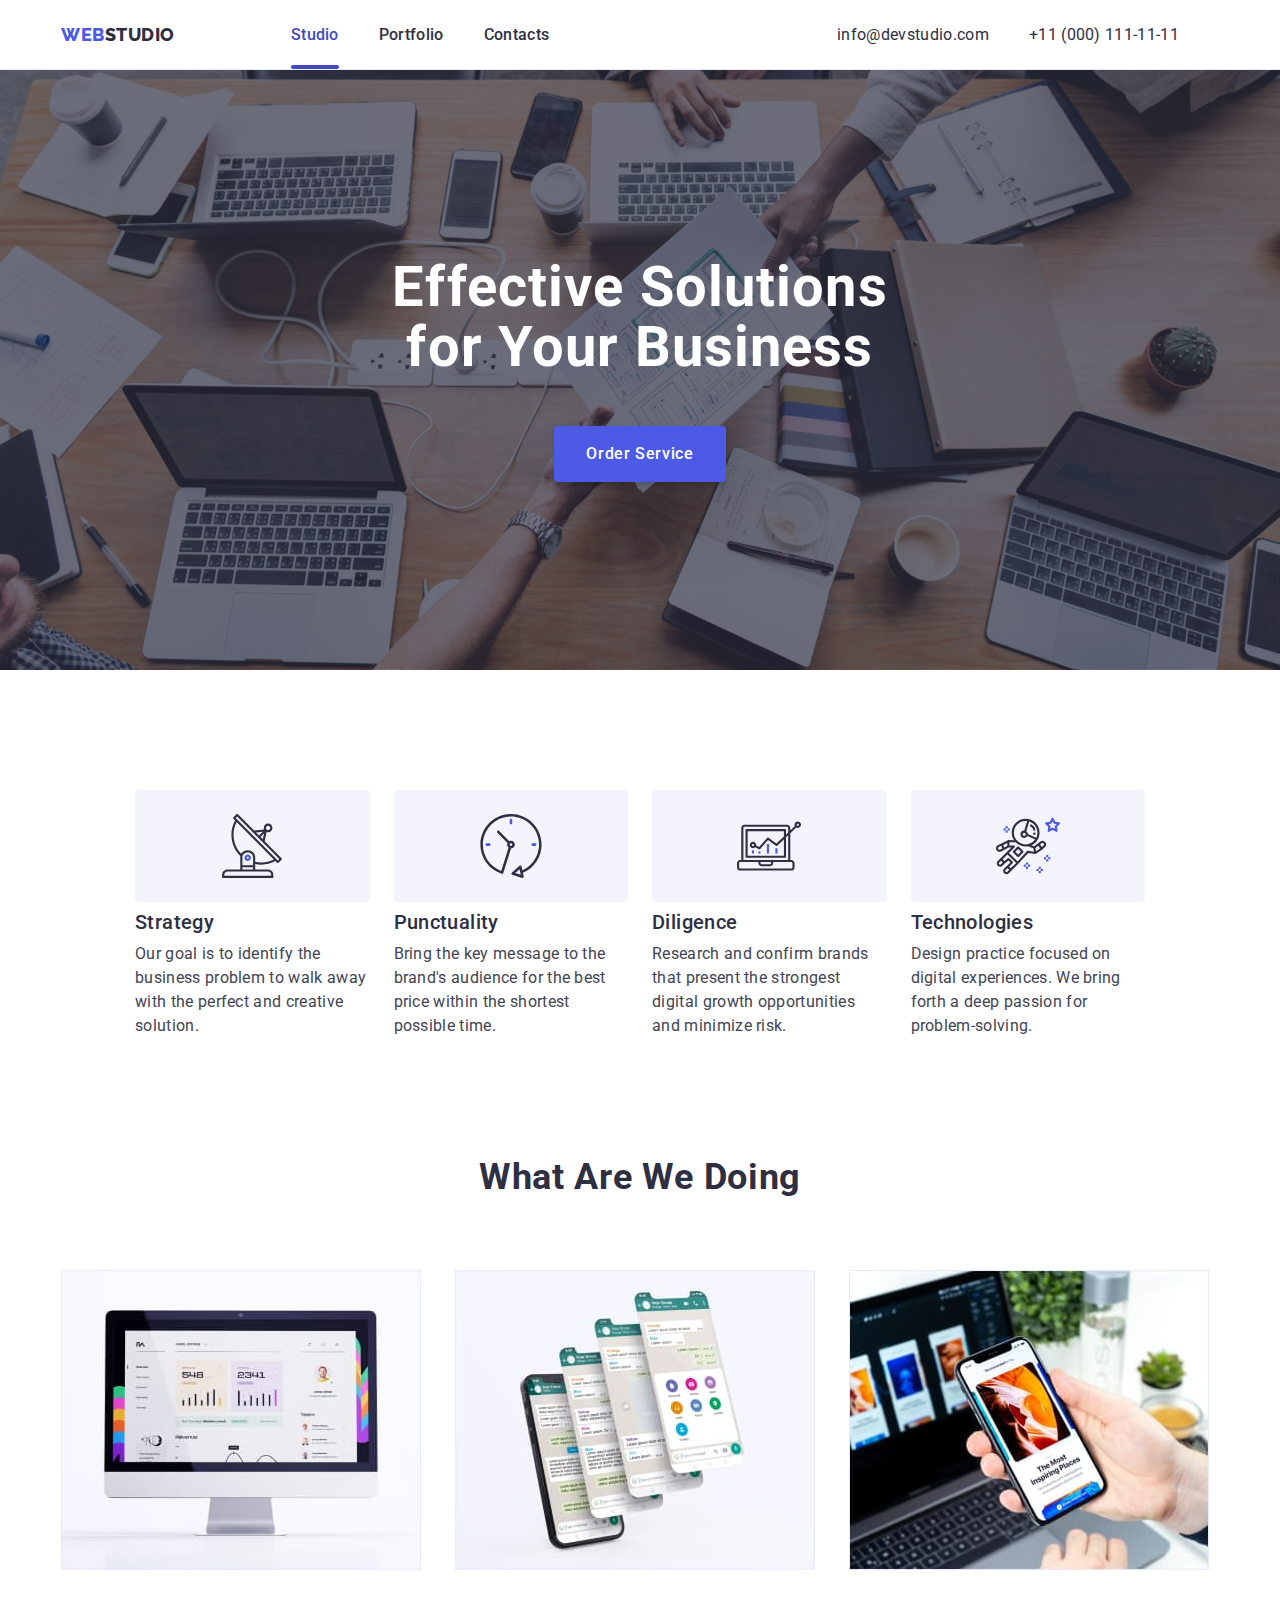
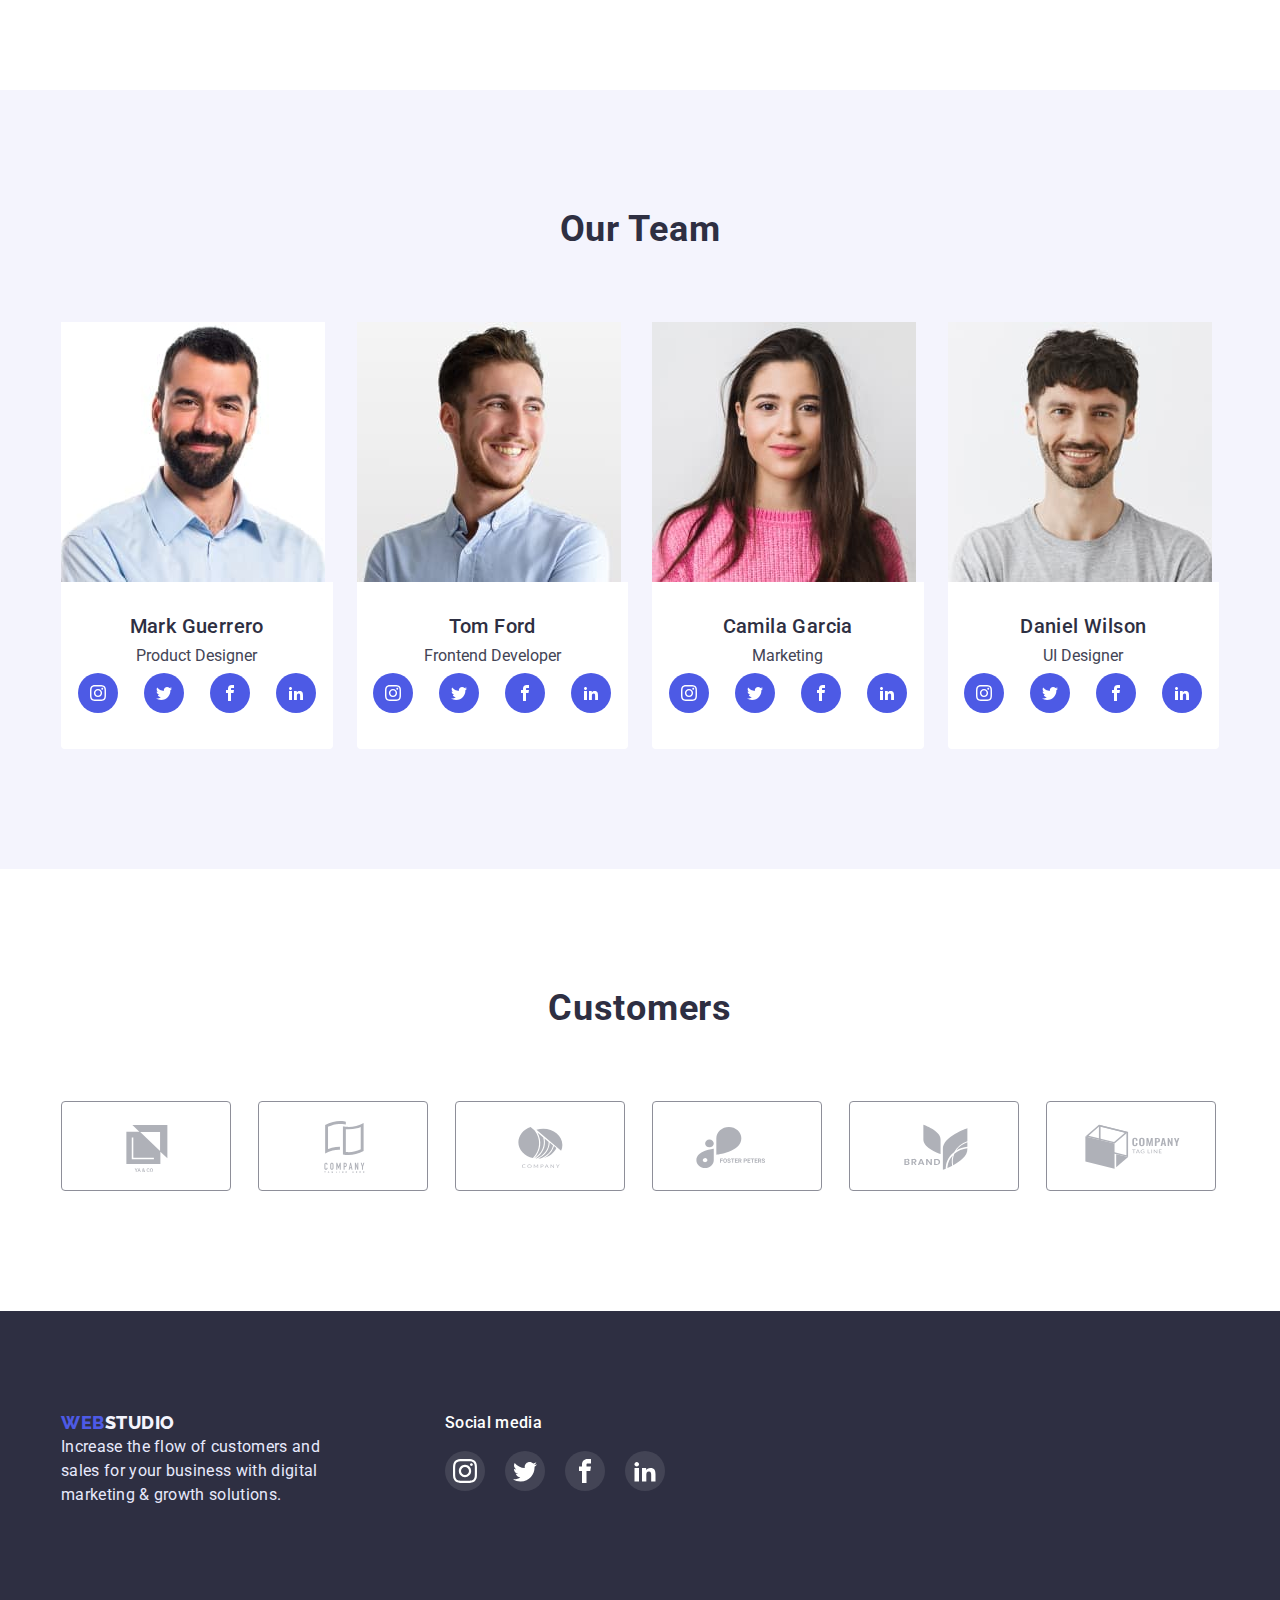
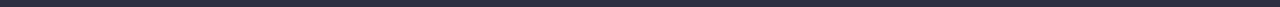
==== index.html @ d7ad2e45 "Initial commit" ====
<!DOCTYPE html>
<html lang="en">
<head>
    <meta charset="UTF-8">
    <meta http-equiv="X-UA-Compatible" content="IE=edge">
    <meta name="viewport" content="width=device-width, initial-scale=1.0">
    <title>WebStudio</title>
    <link rel="preconnect" href="https://fonts.googleapis.com">
    <link rel="preconnect" href="https://fonts.gstatic.com" crossorigin>
    <link href="https://fonts.googleapis.com/css2?family=Raleway:wght@800&family=Roboto:wght@400;500;700;900&display=swap" rel="stylesheet">

    <link rel="stylesheet" href="https://cdnjs.cloudflare.com/ajax/libs/modern-normalize/1.1.0/modern-normalize.min.css" integrity="sha512-wpPYUAdjBVSE4KJnH1VR1HeZfpl1ub8YT/NKx4PuQ5NmX2tKuGu6U/JRp5y+Y8XG2tV+wKQpNHVUX03MfMFn9Q==" crossorigin="anonymous" referrerpolicy="no-referrer" />
<link rel="stylesheet" href="./css/styles.css">
</head>
<body>
    <!--Head-->
    <header class="header">
            <div class="container"><div class="header-justify">
        <nav class="header-nav">
            <a class="first-logo"
            href="./index.html">Web<span class="second-logo link">Studio</span></a>
            <ul class="list nav-list">
                <li class="header-item"><a href="./index.html" class="header-link  current">Studio</a></li>
                <li class="header-item"><a href="./portfolio.html" class="header-link link active">Portfolio</a></li>
                <li class="header-item"><a href="#" class="header-link link active">Contacts</a></li>
            </ul>
            
        </nav>
        <address class="contact-list">
             <ul class="contact-list list">
                <li class="contact-item"><a class="contact-mail link active"
                    href="mailto:info@devstudio.com">info@devstudio.com</a>
                <li class="contact-item"><a class="contact-mail link active"
                    href="tel:+110001111111">+11 (000) 111-11-11</a>
                </li>
            </ul>
        </address>
        </div>
        </div>
    </header>
    <!--Main-->
    <main>
    <!--Hero-->
    <!--Section 1-->
        <section class="hero">
            <div class="container">
            <h1 class="hero-title">Effective Solutions for Your Business</h1>
            <button type="button" class="button-hero" data-modal-open>Order Service</button>
            </div>
        </section>
        <!--/Section 1-->
       <!--Section 2-->
       <section class="section features-section">
        <h2 class="visually-hidden">Adantages</h2>
        <div class="container">
        <ul class="features-list">
        <li class="features-item item">
            <div class="item-box">
                <svg class="features-list-icon" width="64" height="64">
                    <use href="./images/sprite-3.svg#antenna"></use>
                </svg>
            </div>
        <h3 class="features-title">Strategy</h3>
       <p class="features-desc"> Our goal is to identify the business
        problem to walk away with the perfect and creative solution.</p>
        </li>
        <li class="features-item item">
            <div class="item-box">
                <svg class="features-list-icon" width="64" height="64">
                    <use href="./images/sprite-3.svg#clock"></use>
                </svg>
            </div>
        <h3 class="features-title">Punctuality</h3>
        <p class="features-desc">Bring the key message to the brand's audience for the best price within the shortest possible time.</p>
        </li>
        <li class="features-item item">
            <div class="item-box">
                <svg class="features-list-icon" width="64" height="64">
                    <use href="./images/sprite-3.svg#diagram"></use>
                </svg>
            </div>
        <h3 class="features-title">Diligence</h3>
        <p class="features-desc">Research and confirm brands that present the strongest digital growth opportunities and minimize risk.</p>
        </li>
        <li class="features-item item">
            <div class="item-box">
                <svg class="features-list-icon" width="64" height="64">
                    <use href="./images/sprite-3.svg#astronaut"></use>
                </svg>
            </div>
        <h3 class="features-title">Technologies</h3>
        <p class="features-desc">Design practice focused on digital experiences. We bring forth a deep passion for problem-solving.</p>
        </li>
        </ul>
        </div>
    </section>
    <!--/Section 2-->
<!--Section 3-->
<section class="abilities-section">
    <div class="container">
<h2 class="headline">What Are We Doing </h2>
<ul class="abilities-set">
    <li class="card-item"><img src="./images/rectangle-computer.jpg" width="360" alt="Computer"></li>
    <li class="card-item"><img src="./images/rectangle-screens.jpg" width="360" alt="Screens"></li>
    <li class="card-item"><img src="./images/rectangle-phone.jpg" width="360" alt="Phone and computer"></li>
</ul>
</div>
</section>
<!--/Section 3-->
<!--Section 4-->
<section class="team-section">
    <div class="container">
<h2 class="header-team">Our Team</h2>
<ul class="list team-list">
<li class="item"><img src="./images/new.jpg" width="264" alt="Man">
    <div class="team-descr">
    <h3 class="about-title">Mark Guerrero</h3>
    <p class="about-subtitle">Product Designer</p>
    <ul class="social-list list">
        <li class="social-list-item">
        <a href="" class="social-list-link">
            <svg class="social-list-icon" width="16" height="16">
            <use href="./images/sprite-3.svg#instagram"></use>
            </svg>
            </a>
            </li>
            <li class="social-list-item">
            <a href="" class="social-list-link">
                <svg class="social-list-icon" width="16" height="16">
                <use href="./images/sprite-3.svg#twitter"></use>
                </svg>
                </a>
            </li>
                <li class="social-list-item">
                <a href="" class="social-list-link">
                    <svg class="social-list-icon" width="16" height="16">
                    <use href="./images/sprite-3.svg#facebook"></use>
                    </svg>
                    </a>
                </li>
                    <li class="social-list-item">
                    <a href="" class="social-list-link">
                        <svg class="social-list-icon" width="16" height="16">
                        <use href="./images/sprite-3.svg#linkedin"></use>
                        </svg>
                        </a>
            </li>
            </ul>
    </div>
</li>
<li class="item"><img src="./images/new1.jpg" width="264" alt="Man">
    <div class="team-descr">
    <h3 class="about-title">Tom Ford</h3>
    <p class="about-subtitle">Frontend Developer</p>
    <ul class="social-list list">
        <li class="social-list-item">
        <a href="" class="social-list-link">
            <svg class="social-list-icon" width="16" height="16">
            <use href="./images/sprite-3.svg#instagram"></use>
            </svg>
        </a>
        </li>
        <li class="social-list-item">
            <a href="" class="social-list-link">
                <svg class="social-list-icon" width="16" height="16">
                <use href="./images/sprite-3.svg#twitter"></use>
                </svg>
                </a>
                </li>
                <li class="social-list-item">
                <a href="" class="social-list-link">
                    <svg class="social-list-icon" width="16" height="16">
                    <use href="./images/sprite-3.svg#facebook"></use>
                    </svg>
                    </a>
                    </li>
                    <li class="social-list-item">
                    <a href="" class="social-list-link">
                        <svg class="social-list-icon" width="16" height="16">
                        <use href="./images/sprite-3.svg#linkedin"></use>
                        </svg>
                        </a>
            </li>
            </ul>
    </div>
</li>
<li class="item"><img src="./images/new2.jpg" width="264" alt="Woman">
    <div class="team-descr">
    <h3 class="about-title">Camila Garcia</h3>
    <p class="about-subtitle">Marketing</p>
    <ul class="social-list list">
        <li class="social-list-item">
        <a href="" class="social-list-link">
            <svg class="social-list-icon" width="16" height="16">
            <use href="./images/sprite-3.svg#instagram"></use>
            </svg>
            </a>
            </li>
            <li class="social-list-item">
            <a href="" class="social-list-link">
                <svg class="social-list-icon" width="16" height="16">
                <use href="./images/sprite-3.svg#twitter"></use>
                </svg>
                </a>
                </li>
                <li class="social-list-item">
                <a href="" class="social-list-link">
                    <svg class="social-list-icon" width="16" height="16">
                    <use href="./images/sprite-3.svg#facebook"></use>
                    </svg>
                    </a>
                    </li>
                    <li class="social-list-item">
                    <a href="" class="social-list-link">
                        <svg class="social-list-icon" width="16" height="16">
                        <use href="./images/sprite-3.svg#linkedin"></use>
                        </svg>
                        </a>
            </li>
            </ul>
            
    </div>
</li>
<li class="item"><img src="./images/new3.jpg" width="264" alt="Man">
    <div class="team-descr">
    <h3 class="about-title">Daniel Wilson</h3>
    <p class="about-subtitle">UI Designer</p>
    <ul class="social-list list">
        <li class="social-list-item">
        <a href="" class="social-list-link">
            <svg class="social-list-icon" width="16" height="16">
            <use href="./images/sprite-3.svg#instagram"></use>
            </svg>
            </a>
            </li>
            <li class="social-list-item">
            <a href="" class="social-list-link">
                <svg class="social-list-icon" width="16" height="16">
                <use href="./images/sprite-3.svg#twitter"></use>
                </svg>
                </a>
                </li>
                <li class="social-list-item">
                <a href="" class="social-list-link">
                    <svg class="social-list-icon" width="16" height="16">
                    <use href="./images/sprite-3.svg#facebook"></use>
                    </svg>
                    </a>
                    </li>
                    <li class="social-list-item">
                    <a href="" class="social-list-link">
                        <svg class="social-list-icon" width="16" height="16">
                        <use href="./images/sprite-3.svg#linkedin"></use>
                        </svg>
                        </a>
          
            </ul>
    </div>
</li>
</ul>
</div>
</section>
<!--/Section 4-->
<section class="customers-section">
<div class="container">
    <h2 class="clients-headline">Customers</h2>
    <ul class="clients-list list">
        <li class="clients-item">
            <a href="" class="clients-link link">
            <svg class="clients-icon" width="104" height="56">
                <use href="./images/sprite-3.svg#logo-5"></use>
            </svg>
        </a>
    </li>
    <li class="clients-item">
        <a href="" class="clients-link link">
        <svg class="clients-icon" width="104" height="56">
            <use href="./images/sprite-3.svg#logo-4"></use>
        </svg>
    </a>
</li> 
<li class="clients-item">
    <a href="" class="clients-link link">
    <svg class="clients-icon" width="104" height="56">
        <use href="./images/sprite-3.svg#logo-3"></use>
    </svg>
</a>
</li>
<li class="clients-item">
    <a href="" class="clients-link link">
    <svg class="clients-icon" width="104" height="56">
        <use href="./images/sprite-3.svg#logo-2"></use>
    </svg>
</a>
</li>
<li class="clients-item">
    <a href="" class="clients-link link">
    <svg class="clients-icon" width="104" height="56">
        <use href="./images/sprite-3.svg#logo-1"></use>
    </svg>
</a>
</li>
<li class="clients-item">
    <a href="" class="clients-link link">
    <svg class="clients-icon" width="104" height="56">
        <use href="./images/sprite-3.svg#logo-6"></use>
    </svg>
</a>
</li>
        </ul>
    </div>
    </section>
</main>
<!--/Main-->
    <!--Footer-->
    <footer class="page-footer">
        <div class="container">
            <div>
        <a class="footer-logo"
        href="./index.html">Web<span class="footer-second-logo link">Studio</span></a>
    <p class="footer-description"> Increase the flow of customers and sales for your business with digital marketing & growth solutions.</p>
</div>
<div class="footer-social-media">
<h3 class="footer-headline">Social media</h3>
<ul class="footer-social-list list">
    <li class="footer-social-item">
    <a href="" class="footer-social-link link">
        <svg class="footer-social-icon" width="24" height="24">
            <use href="./images/sprite-3.svg#instagram"></use>
        </svg>
    </a>
    </li>
    <li class="footer-social-item">
        <a href="" class="footer-social-link link">
            <svg class="footer-social-icon" width="24" height="24">
                <use href="./images/sprite-3.svg#twitter"></use>
            </svg>
        </a>
        </li>
        <li class="footer-social-item">
            <a href="" class="footer-social-link link">
                <svg class="footer-social-icon" width="24" height="24">
                    <use href="./images/sprite-3.svg#facebook"></use>
                </svg>
            </a>
            </li>
            <li class="footer-social-item">
                <a href="" class="footer-social-link link">
                    <svg class="footer-social-icon" width="24" height="24">
                        <use href="./images/sprite-3.svg#linkedin"></use>
                    </svg>
                </a>
                </li>
</ul>
</div>
</div>
</footer>
<div class="backdrop is-hidden" data-modal>
    <div class="modal">
        <button type="button" data-modal-close class="modal-close-btn">
            <svg class="modal-close-btn-icon" width="8" height="8">
                <use href="./images/sprite-3.svg#icon-Vector-2">
                </use>
            </svg>
        </button>
    </div>
    </div>
<!--/Footer-->
<script src="./main.js/modal.js"></script>
</body>
</html>
---- css/styles.css ----
:root{
    --accent-text-color: #2E2F42;
    --button-color: #4D5AE5;
    --contact-color: #434455;
    --title-color: #FFFFFF;
    --background-color:#404BBF;
    --footer-color: #F4F4FD;
    --body-color:#434455;
    --description-color:#E7E9FC;
    --clients-color:#8E8F99;
    --clients-link-color:#AFB1B8;
     }

.section{
  padding: 120px;
}
.container{
   max-width: 1158px;
   padding:0 15px;
   margin:0 auto;
}
h1,h2,h3,h4,h5,h6,p,ul{
   margin:0;
   padding:0;
}
 .header {
   display: block;
 font-weight: 600;
 font-size: 40px;
 line-height: 1.1;
 color:var(--accent-text-color);
 text-decoration: none;
 border-bottom: 1px solid var(--description-color) ;
 }
.header-justify{
   display: flex;
   justify-content: space-between;
   align-items: center;
}
 .header.container{
   display: flex;
 }
 .header-container{
 display: flex;
 background: var(--title-color);
 }
 a.decoration{
 color:var(--button-color);
 text-decoration: none; 
 }
 .header-nav{
 font-weight: 600;
 text-transform: uppercase;
 display: flex;
 align-items: center;
 }
 .contact-list{
   margin-left: auto;
 }
 .header-nav.li{
    margin-right: 40px;
    margin-left: 70px;
 }
 .header-nav.link{
 display: block;
 }
 .header-nav.item:last-child{
    margin-right: 0;
 }
 .first-logo{
 font-family: 'Raleway';
 font-weight: 800;
 font-size: 18px;
 line-height: 1.33;
 letter-spacing: 0.03em;
 text-transform: uppercase;
 color:var(--button-color);
 text-decoration: none;
 }
 .second-logo link > span{
 font-family: 'Raleway';
 font-weight: 800;
 font-size: 18px;
 line-height: 1.33;
 letter-spacing: 0.03em;
 text-transform: uppercase;
 color:var(--accent-text-color);
 text-decoration: none;

 }
 .nav-list {
   display: flex;
   margin-left: 76px;
 }
 .header-item{
    display: flex;
    margin-left: 40px;
 }
 .header-link {
    display: flex;
    font-weight: 500;
    font-size: 16px;
     line-height: 1.33;
     letter-spacing: 0.02em;
     color: var(--accent-text-color);
     text-transform: capitalize;
     padding-top:24px;
     padding-bottom:24px;
     position: relative;
     text-decoration: none;
     transition:background-color 250ms cubic-bezier(0.4, 0, 0.2, 1) ;
 }
 .header-link.active{
  transition: color 0.35s linear ;
  border-radius: 2px;
 }
 .current{
  color:var(--background-color) ;
 }
 .current::after{
 content:'';
 display:block;
 position:absolute;
 bottom: 0;
 left:0;
 width:100%;
 height:4px;
 border-radius: 2px;
 margin-top: 24px;
 background-color: var(--background-color);
 }
.header-link.active::after{
  content:'';
  left:0;
  width:100%;
  height:4px;
  position:absolute;
  bottom:0;
  border-radius: 2px;
}
 .header-link:hover,
 .header-link:focus{
     color: var(--background-color);
 }
 .link {
     text-decoration: none;
     font-style: normal;
     color:var(--accent-text-color);
 }
 .hero{
    background-image: linear-gradient(
      rgba(46,47, 66, 0.7),
     rgba(46, 47, 66, 0.7)
    ),
    url(../images/people-office.jpg);
    padding-top: 188px;
    padding-bottom: 188px;
    text-align: center;
    background-repeat: no-repeat;
    background-position: center center;
 }
 .background{
   width: 1440px;
   height: 600px;
    background-image:url(../images/bg.jpg);
    background-repeat: no-repeat;
    background-position: center;
    background-size:cover;
 }
 .hero-title{
 font-weight: 700;
 font-size: 56px;
 line-height: 1.07;
 letter-spacing: 0.02em;
 color:var(--title-color);
 margin: 0 auto 48px auto;
 max-width: 500px;
 text-align: center;
 }
 .contact-mail:hover,
 .contact-tel:hover{
   color:var(--background-color);
 }
.contact-item,
.header-item{
    display: flex;
 }
 .contact-list{
    display: flex;
    align-items: center;
 }
.contact-item{
    display: flex; 
    margin-left: auto;
    margin-right: 40px;
    font-weight: 400;
    font-size: 16px;
    line-height: 1.5;
    letter-spacing: 0.02em;
    font-style: normal;
    color: var(--secondary-black-color);
 }
 .contact-tel link{
 font-size: 16px;
 line-height: 1.33;
 letter-spacing: 0.02em;
 color: var(--contact-color);
 transition: transform 250ms cubic-bezier(0.4, 0, 0.2, 1);
}
 .contact-mail link{
 font-family: 'Roboto';
 font-style: normal;
 font-size: 16px;
 line-height: 1.33;
 letter-spacing: 0.02em;
 color:var(--contact-color);
 transition: transform 250ms cubic-bezier(0.4, 0, 0.2, 1);
}
 body{
 font-family:'Roboto', sans-serif;
 color:var(--body-color);
 margin:0;
 padding-left:0;
 }
 .visually-hidden {
 position: absolute;
 width: 1px;
 height: 1px;
 margin: -1px;
 border: 0;
 padding: 0;
 white-space: nowrap;
 clip-path: inset(100%);
 clip: rect(0 0 0 0);
 overflow: hidden;
 }
 .hero-container{
    height: 600px;
    margin-bottom : 0;
 }
 .button-hero{
 font-family:inherit;
 font-weight: 500;
 font-size: 16px;
 line-height: 1.5;
 padding: 16px 32px;
 letter-spacing: 0.04em;
 color:var(--title-color);
 background:var(--button-color);
 display: block;
 margin:auto;
 box-shadow: 0px 4px 4px rgba(0, 0, 0, 0.15);
 border-radius: 4px;
 text-align: center;
 border: none;
 cursor: pointer;
 transition: background-color 250ms 
 cubic-bezier(0.4, 0, 0.2, 1);
}
 .button-hero:hover,
 .button-hero:focus{
     background:var(--background-color);
 }
 .about-button{
    display:flex;
    justify-content: center;
    margin-bottom: 72px;
    gap: 24px;
 }
 .button-primary{
 font-family:inherit;
 font-weight: 500;
 font-size: 16px;
 line-height: 24px;
 letter-spacing: 0.04em;
 color: var(--title-color);
 cursor: pointer;
 display: inline-block;
 background: var(--background-color) ;
 border-radius: 4px;
 border: 1px solid var(--description-color);
 padding: 12px 24px;
 transition:  transform 250ms cubic-bezier(0.4, 0, 0.2, 1);
}
 .button-primary:focus,
 .button-primary:hover{
 color: var(--button-color);
 }
 .button-secondary{
 font-family:inherit;
 font-weight: 500;
 font-size: 16px;
 line-height: 1.5;
 display: inline-block;
 letter-spacing: 0.04em;
 color: var(--button-color);
 cursor: pointer;
 background:var(--footer-color);
 border: 1px solid var(--description-color);
 border-radius: 4px;
 padding: 12px 24px;
 cursor: pointer;
 transition: color 250ms cubic-bezier(0.4, 0, 0.2, 1),
 background-color 250ms cubic-bezier(0.4, 0, 0.2, 1);
}
 .button-secondary:focus,
 .button-secondary:hover{
 color: var(--title-color);
 background-color: var(--background-color);
 }
 li{
 list-style-type:none;
 }
 .test-container{
    display: flex;
    width:1158px;
    padding-left:15px;
    padding-right:15px;
    margin-left: auto;
    margin-right: auto;
 }
 .about-list{
   display: flex;    
   flex-wrap: wrap;
   gap:48px 24px;
   padding-left :0;
   margin:0;
 }
 img{
   display: block;
   max-width: 100%;
   height: auto;
 }
 .list-item {
   width:calc((100% - 48px) /3);
   margin-right: 24px;
   margin-bottom:48px;
   gap: 24px;
 }
.list-item:nth-child(-n+3){
flex-basis: calc((100% - 48px) /3);
}
 .about-item.item{
  flex-basis:calc((100% - 48px) /3);
  transition: transform 250ms cubic-bezier(0.4, 0, 0.2, 1) ;
}
.about-item:hover,
.about-item:focus{
  box-shadow: 0px 1px 6px rgba(46, 47, 66, 0.08), 0px 1px 1px rgba(46, 47, 66, 0.16), 0px 2px 1px rgba(46, 47, 66, 0.08);
}
.img-text{
   padding-top:32px;
   padding-bottom: 32px;
   padding-left: 16px;
   margin-right: 0;
   border: 1px solid var(--description-color);
}
 .flex-container{
    display: flex;
    flex-wrap: wrap;
    display: contents;
 }
 .flex-element{
    width: calc(100%/3);
    margin-right: 30px;
 }
.flex-element:nth-child(3n){
    margin-right: 0;
}
 .flex-element:nth-child(3n+1){
    margin-right: 0;
 } 
 .features-section {
  padding-top: 120px;
  padding-bottom: 120px;
 }
 .features-item {
   gap: 24px;
   flex-basis: calc((100% - 72px) /4);
 }
.item-box{
   display: flex;
   justify-content:center;
   align-items: center;
   height: 112px;
   background-color:var(--footer-color);
   border-radius: 4px;
 }
 .features-title{
 font-weight: 500;
 font-size: 20px;
 line-height: 1.2;
 letter-spacing: 0.02em;
 color:var(--accent-text-color);
 margin-top: 8px;
 margin-bottom: 8px;
 }
 .features-list{
   display:flex;
   gap:24px;
   flex-wrap: wrap;
 }
 .features-desc{
 font-weight: 400;
 font-size: 16px;
 line-height:1.5;
 letter-spacing: 0.02em;
 color:var(--body-color);
 }
 .headline{
 font-weight: 700;
 font-size: 36px;
 line-height: 1.11;
 letter-spacing: 0.02em;
 text-transform:capitalize;
 color:var(--accent-text-color);
 justify-content: center;
 text-align: center;
 margin-bottom: 72px;
 }
 .abilities-section{
   padding-top: 0;
   padding-bottom: 120px;
 }
 .abilities-set{
   display: flex;
   gap: 24px;
   flex-wrap: wrap;
 }
.abilities-set.item{
   flex-basis: calc((100% - 48px) / 2);
}
 .team-list{
   padding: 0;
   margin: 0;
   display: flex;
   justify-content: center;
   gap: 24px;
   flex-wrap: wrap;
 }
 .team-descr {
 padding: 32px 16px 32px 16px;
 background-color: var(--title-color);
 border-radius: 0px 0px 4px 4px;
 text-align: center;
 }
.item{
   flex-basis: calc((100% - 72px) / 4);
}
.card-item{
   flex-basis: calc((100% - 48px) / 3);
}
.card-content{
   padding-top: 32px;
   padding-right: 65px;
   padding-left: 65px;
 }
.abilities-cards{
   display: flex;
  }
 .team-section{
   padding-top: 120px;
  padding-bottom: 120px;
   background:var(--footer-color);
 }
 .header-team{
 font-weight: 700;
 font-size: 36px;
 line-height: 1.11;
 letter-spacing: 0.02em;
 text-transform: capitalize;
 color: var(--accent-text-color);
 text-align: center;
 margin-bottom: 72px;
 }
 .social-list-link{
    width: 40px;
    height:40px;
    border-radius: 50%;
    background-color:var(--button-color);
    display:inline-block;
    transition: background-color 250ms cubic-bezier(0.4, 0, 0.2, 1);
  }
 .social-list-item{
  flex-basis:calc((100% - 72px) /4);
 }
 .social-list{
    display: flex;
    justify-content: center;
    margin-top: 8px;
    gap: 24px;
 }
 .social-list-icon{
    display: inline-block;
    fill:var(--title-color);
    height: 40px;
}
.social-list-link:hover,
.social-list-link:focus{
   background-color:var(--background-color);
}
 .about-hero-section{
  padding-top: 120px;
   padding-bottom: 120px;
 }
 .about-list{
 display: flex;
 flex-wrap: wrap;
 gap: 48px 24px;
 padding-left: 0;
 transition: transform 250ms cubic-bezier(0.4, 0, 0.2, 1);
}
 .about-list .link:is(:hover,:focus){
   box-shadow: 0px 1px 6px rgba(46, 47, 66, 0.08), 0px 1px 1px rgba(46, 47, 66, 0.16), 0px 2px 1px rgba(46, 47, 66, 0.08);
 }
 .img-text{
 padding: 32px 16px;
   border-top: none;
 }
 .about-description {
 font-weight: 500;
 font-size: 16px;
 line-height: 1.33;
 letter-spacing: 0.04em;
 color:var(--button-color);
 }
 .about-title {
 font-weight: 500;
 font-size: 20px;
 line-height: 1.2;
 letter-spacing: 0.02em;
 color:var(--accent-text-color);
 text-align: center;
 margin-bottom: 8px;
 }
 .list{
     list-style: none;
 }
 .about-subtitle-text{
 font-weight: 400;
 font-size: 16px;
 line-height: 1.33;
 letter-spacing: 0.02em;
 color:var(--body-color);
 text-align: center;
 }
 .item-subtitle{
   font-weight: 500;
   font-size: 20px;
   line-height: 1.2;
   letter-spacing: 0.02em;
   color:var(--accent-text-color);
   text-align:left;
   margin-top: 32px;
   margin-bottom: 8px;
   }
   .about-subtitle-text {
   font-weight: 400;
   font-size: 16px;
   line-height: 1.33;
   letter-spacing: 0.02em;
   color:var(--body-color);
   text-align:left;
  margin-bottom: 32px;
 }
 .thumb{
position:relative;
overflow: hidden;
}
 .thumb:before{
  content:'';
  display:block;
  position: absolute;
  top:0;
  left:0;
  width:100%;
  height:100%;
  background: var(--button-color);
  transform: translateY(100%);
  opacity:0;
  font-weight: 400;
  font-size: 16px;
  line-height: 1.5;
  letter-spacing: 0.02em;
  transition: opacity 0.25s, transform 0.25s;
 }
 .thumb:hover .thumb-overlay,
 .thumb:focus .thumb-overlay{
  transform:translateY(0);
  opacity:1;
 }
.thumb-overlay{
  position: absolute;
  color: var(--footer-color);
  background: var(--button-color);
  transform:translateY(100%);
  position: absolute;
  top: 0px;
  left: 0px;
  width:100%;
  height:100%;
  opacity:0;
  font-size: 16px;
  line-height: 1.5;
  letter-spacing: 0.2em;
  transition: transform 250ms cubic-bezier(0.4, 0, 0.2, 1), opacity 250ms cubic-bezier(0.4, 0, 0.2, 1);
  padding: 40px 32px;
}
 .customers-section{
  padding-bottom: 120px;
 }
 .clients-headline{
   font-family: 'Roboto';
   font-style: normal;
   font-weight: 700;
   font-size: 36px;
   line-height: 1.11;
   text-align: center;
   letter-spacing: 0.02em;
   text-transform: capitalize;
   color: var(--accent-text-color);
   margin-top: 120px;
   margin-bottom: 72px;
 }
 .clients-list{
  display: flex;
  gap: 24px;
  justify-content: center;

 }
 .clients-link{
display: flex;
align-items: center;
justify-content: center;
border: 1px solid var(--clients-color);
border-radius: 4px;
width: 168px;
height: 88px;
color:var(--clients-link-color);
transition:color 250ms cubic-bezier(0.4, 0, 0.2, 1) ;

}
 .clients-item{
  flex-basis: calc((100% - 120px)/6);
 }
 .clients-icon{
   fill:currentColor;
 }
 .clients-link:is(:hover, :focus){
 color:var(--background-color);
 border: 1px solid var(--background-color);
 }
 .page-footer.container{
   display: flex;
 }
 .page-footer{
 color:var(--footer-color);
 background-color:var(--accent-text-color);
 padding-top: 100px;
 padding-bottom: 100px;
 }
 a.decoration{
 text-decoration: none; 
 }
 .footer-logo{
 font-family:'Raleway';
 font-weight: 800;
 font-size: 18px;
 line-height: 1.3;
 letter-spacing: 0.03em;
 text-transform: uppercase;
 color:var(--button-color);
 text-decoration: none;
 margin-bottom: 16px;
 }
 .footer-second-logo {
 font-family:'Raleway';
 font-weight:800;
 font-size: 18px;
 line-height: 1.33;
 letter-spacing: 0.03em;
 text-transform: uppercase;
 color:var(--footer-color);
 text-decoration: none;
 }
 .footer-description{
 width:264px;
 font-size: 16px;
 line-height: 1.5;
 letter-spacing: 0.02em;
 color:var(--description-color);
 }
 .footer-headline{
   font-family: 'Roboto';
   font-style: normal;
   font-weight: 500;
   font-size: 16px;
   line-height: 1.5;
   letter-spacing: 0.02em;
   margin-bottom: 16px;
   color: var(--title-color);
   text-align: left; 
 }
 .footer-social-media{
 margin-left: 120px;
 }
 .footer-social-list{
   display: flex;
   gap: 16px;
   justify-content: center;
 }
 .footer-social-item{
   width: 44px;
   height: 44px;
 }
 .footer-social-icon{
   fill:var(--title-color);
 }
 .footer-social-link:hover{
   background: #31D0AA;
 }
 .footer-social-link{
   display: flex;
   justify-content: center;
   align-items: center; 
   width: 40px;
   height: 40px;
   border-radius: 50%;
   background-color: rgba(255, 255, 255, 0.1);
   transition: color 250ms cubic-bezier(0.4, 0, 0.2, 1),
   background-color 250ms cubic-bezier(0.4, 0, 0.2, 1)
 }
 .page-footer .container{
   display: flex;
 }
 .backdrop{
  position:fixed;
  top:0;
  left:0;
  width: 408px;
  width:100%;
  height:100%;
  z-index:100;
  transition:opacity 250ms cubic-bezier(0.4, 0, 0.2, 1), visibility 250ms cubic-bezier(0.4, 0, 0.2, 1);
  background-color: rgba(46, 47, 66, 0.4);
 }
 .backdrop.is-hidden{
  opacity:0;
  visibility:hidden;
  pointer-events:none;
 }
 .backdrop.is-hidden .modal{
  transform: translate(-50%, -50%) scale(1.2);
 }
 .modal{
  position:absolute;
  max-width: 408px;
  width: 100%;
  height: 576px;
  top: 50%;
  left: 50%;
  transform:translate(-50% , -50%);
  padding: 24px;
  background-color:var(--title-color);
  border-radius: 4px;
  color:#000;
  transition: transform 250ms cubic-bezier(0.4, 0, 0.2, 1);
 }
 .modal-close-btn{
  color:#000;
 border-radius: 50%;
 top:24px;
 right: 24px;
 width: 24px;
 height: 24px;
 display:flex;
 justify-content: center;
 align-items: center;
 position:absolute;
 border: 1px solid rgba(0, 0, 0, 0.1);
 transition:  transform 250ms cubic-bezier(0.4, 0, 0.2, 1);
}
 .modal-close-btn-icon{
  width:100%;
  height: 100%;
  display: flex;
  justify-content: center;
}
 .modal-close-btn:hover,
 .modal-close-btn:focus{
 background:var(--background-color);
 color:#fff;
 }
 .modal-close-btn:hover,
 .modal-close-btn-icon,
 .modal-close-btn:focus,
 .modal-close-btn-icon{
  fill:currentColor;
 }
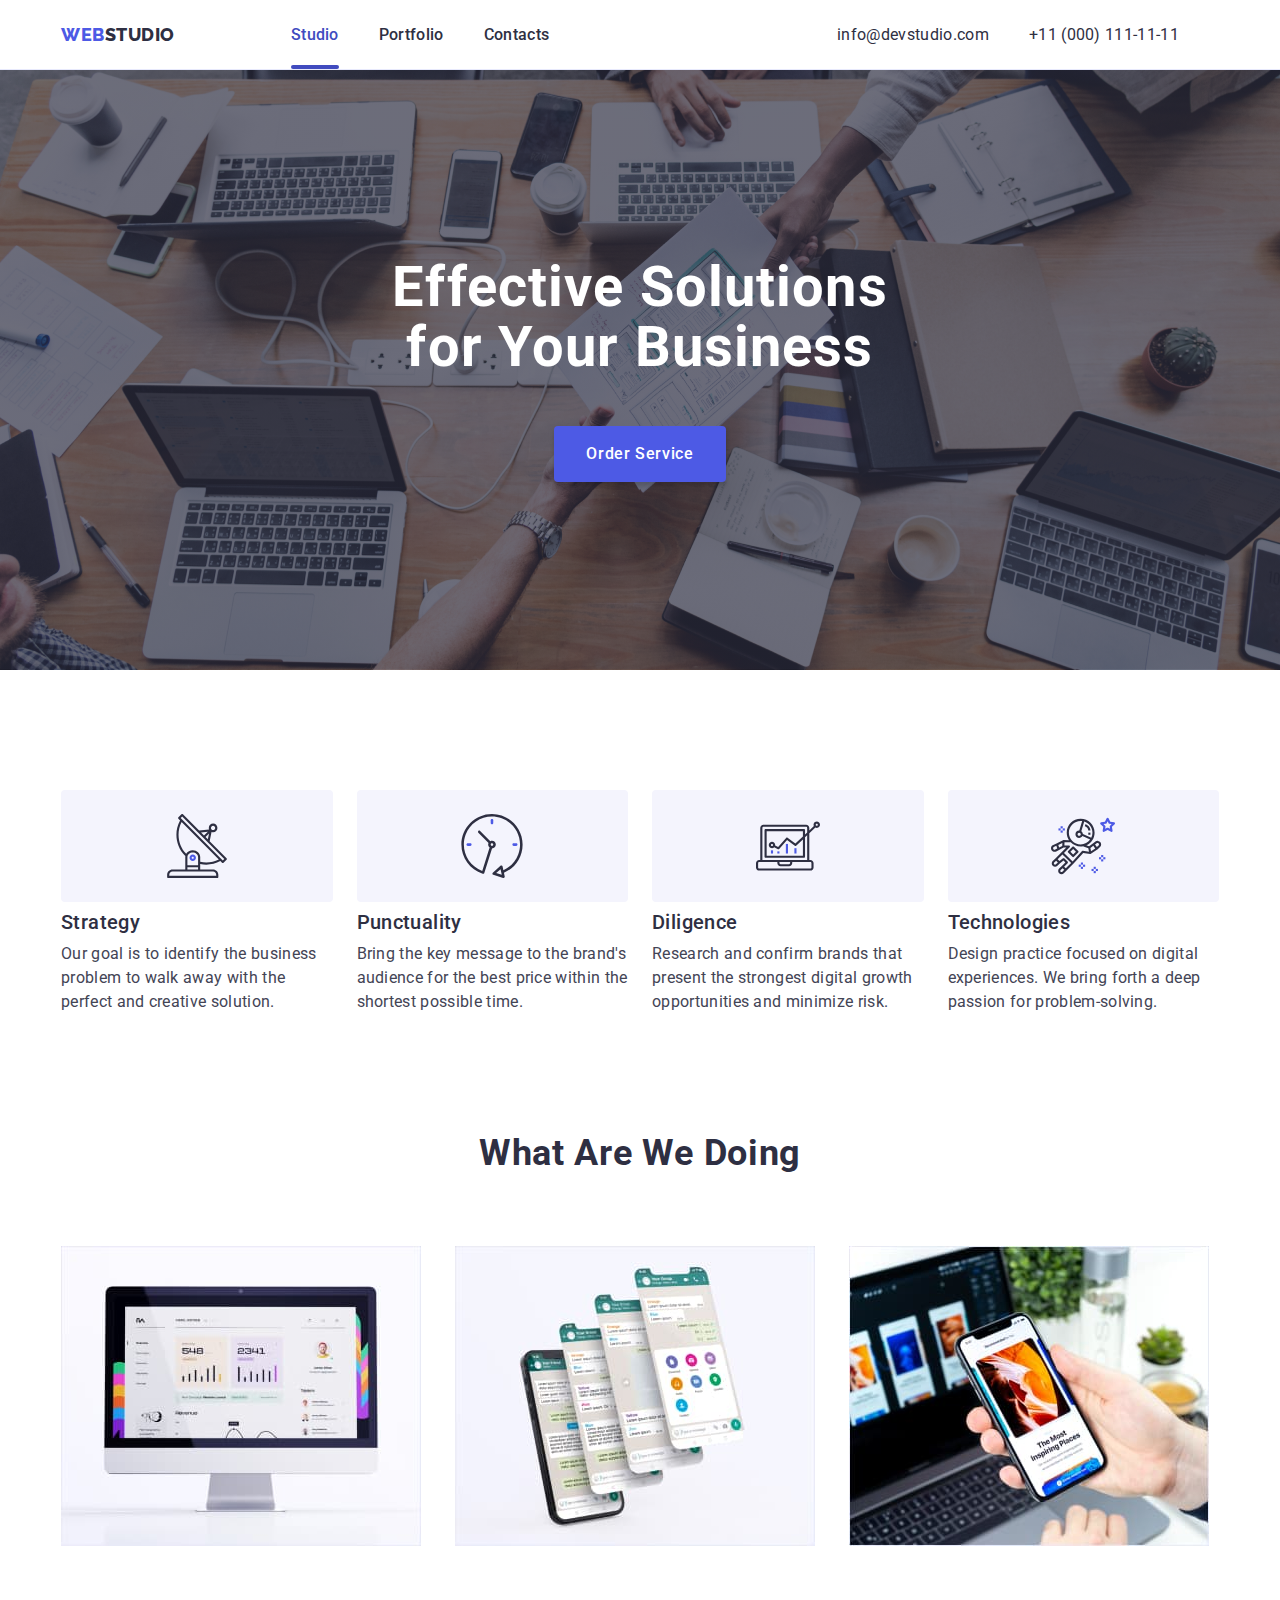
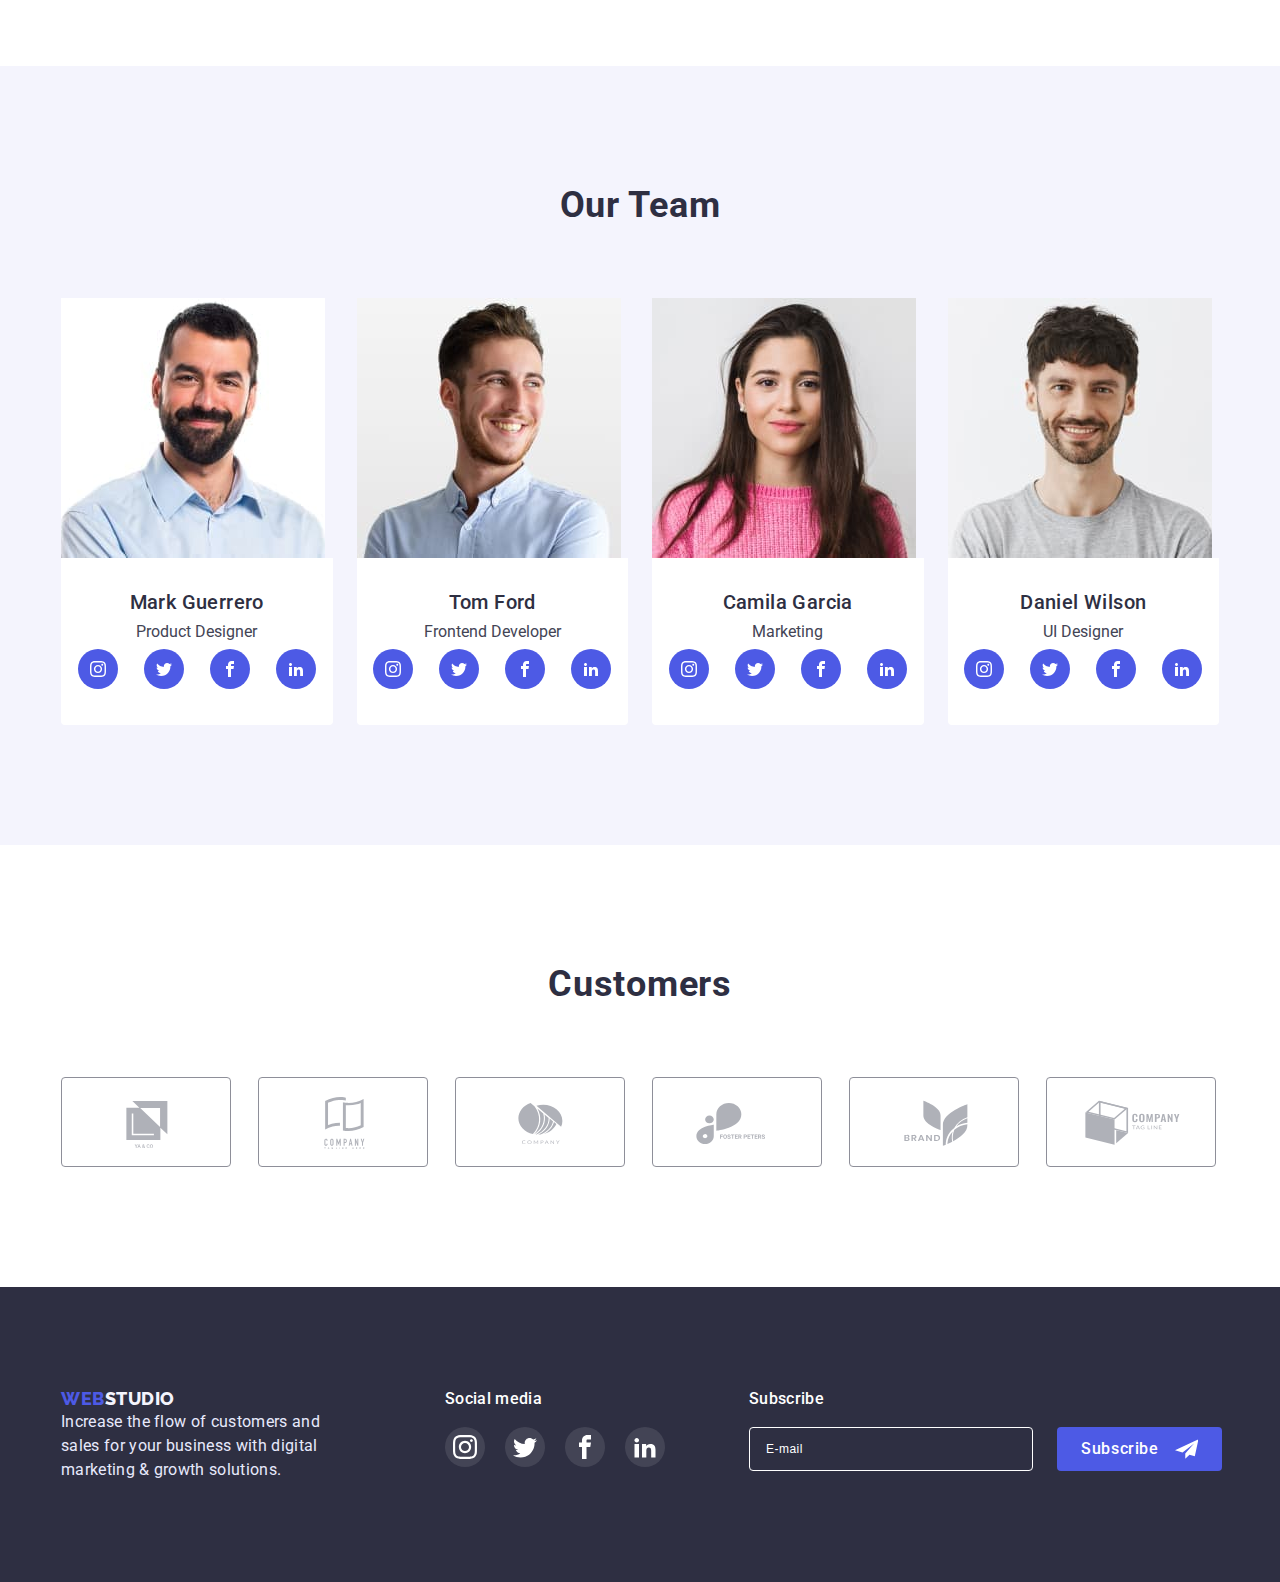
==== commit 87b68af1: "added changes" ====
--- a/index.html
+++ b/index.html
@@ -96,7 +96,7 @@
     </section>
     <!--/Section 2-->
 <!--Section 3-->
-<section class="abilities-section">
+<section class="section abilities-section">
     <div class="container">
 <h2 class="headline">What Are We Doing </h2>
 <ul class="abilities-set">
@@ -108,7 +108,7 @@
 </section>
 <!--/Section 3-->
 <!--Section 4-->
-<section class="team-section">
+<section class=" section team-section">
     <div class="container">
 <h2 class="header-team">Our Team</h2>
 <ul class="list team-list">
@@ -261,7 +261,7 @@
 </div>
 </section>
 <!--/Section 4-->
-<section class="customers-section">
+<section class=" section customers-section">
 <div class="container">
     <h2 class="clients-headline">Customers</h2>
     <ul class="clients-list list">
@@ -353,7 +353,23 @@
                 </li>
 </ul>
 </div>
+<form class="subscribe-form">
+    <p class="subscribe-title">Subscribe</p>
+    <div class="subscribe-field">
+        <input class="subscribe-input" 
+        type="user-email"
+        name="user-email"
+        type="email"
+        placeholder="E-mail">
+        <button class="subscribe-btn" type="submit">Subscribe
+            <svg class="icon-send" width="24" height="20">
+                <use href="./images/sprite-3.svg#icon-send"></use>
+            </svg>
+        </button>
+    </div>
+</form>
 </div>
+
 </footer>
 <div class="backdrop is-hidden" data-modal>
     <div class="modal">
@@ -363,6 +379,50 @@
                 </use>
             </svg>
         </button>
+
+        <p class="form-title">Leave your contacts and we will call you back</p>
+         <form class="modal-form">   
+        <label class="modal-form-field">
+        <span class="modal-form-input-desc">Name</span>
+        <span class="modal-form-input-wrapper">
+        <input class="form-input" type="text" name="name" required>
+        <svg class="form-icon" width="12" height="12">
+            <use href="./images/sprite-3.svg#icon-man"></use>
+        </svg>
+    </span>
+        </label>
+
+       <label class="modal-form-field">
+        <span class="modal-form-input-desc">Phone</span>
+        <span class="modal-form-input-wrapper">
+        <input class="form-input" type="phone" name="phone" required>
+        <svg class="form-icon" width="13" height="13">
+            <use href="./images/sprite-3.svg#icon-phone"></use>
+        </svg>
+    </span>
+       </label>
+
+       <label class="modal-form-field">
+        <span class="modal-form-input-desc">Email</span>
+        <span class="modal-form-input-wrapper">
+        <input class="form-input" type="email" name="email" required>
+        <svg class="form-icon" width="15" height="12">
+            <use href="./images/sprite-3.svg#icon-email"></use>
+        </svg>
+        </span>
+    </label>
+
+      <label class="modal-form-field">
+        <span class="modal-form-input-desc">Comment</span>
+       <textarea class="modal-form-comment" name="user-comment" placeholder="Text input"></textarea>
+       </label>
+
+       <label for="user-policy" class="modal-form-check-desc">I accept the terms and conditions of the &nbsp;<a href="policy">Privacy Policy</a>
+        <input id="user-policy" type="checkbox" name="user-policy" class="modal-form-check visually-hidden">
+    </label>
+
+      <button class="form-modal-btn btn" type="submit">Send</button>
+      </form>
     </div>
     </div>
 <!--/Footer-->
--- a/css/styles.css
+++ b/css/styles.css
@@ -9,10 +9,12 @@
     --description-color:#E7E9FC;
     --clients-color:#8E8F99;
     --clients-link-color:#AFB1B8;
+    --background-input:#FCFCFC;
+    --form-input:#000;
      }
 
 .section{
-  padding: 120px;
+  padding: 120px 0;
 }
 .container{
    max-width: 1158px;
@@ -25,7 +27,6 @@
 }
  .header {
    display: block;
- font-weight: 600;
  font-size: 40px;
  line-height: 1.1;
  color:var(--accent-text-color);
@@ -168,7 +169,6 @@
     background-size:cover;
  }
  .hero-title{
- font-weight: 700;
  font-size: 56px;
  line-height: 1.07;
  letter-spacing: 0.02em;
@@ -193,7 +193,6 @@
     display: flex; 
     margin-left: auto;
     margin-right: 40px;
-    font-weight: 400;
     font-size: 16px;
     line-height: 1.5;
     letter-spacing: 0.02em;
@@ -254,7 +253,7 @@
  text-align: center;
  border: none;
  cursor: pointer;
- transition: background-color 250ms 
+ transition: background-color 250ms
  cubic-bezier(0.4, 0, 0.2, 1);
 }
  .button-hero:hover,
@@ -370,10 +369,8 @@
  .flex-element:nth-child(3n+1){
     margin-right: 0;
  } 
- .features-section {
-  padding-top: 120px;
-  padding-bottom: 120px;
- }
+
+
  .features-item {
    gap: 24px;
    flex-basis: calc((100% - 72px) /4);
@@ -401,14 +398,12 @@
    flex-wrap: wrap;
  }
  .features-desc{
- font-weight: 400;
  font-size: 16px;
  line-height:1.5;
  letter-spacing: 0.02em;
  color:var(--body-color);
  }
  .headline{
- font-weight: 700;
  font-size: 36px;
  line-height: 1.11;
  letter-spacing: 0.02em;
@@ -420,7 +415,7 @@
  }
  .abilities-section{
    padding-top: 0;
-   padding-bottom: 120px;
+ 
  }
  .abilities-set{
    display: flex;
@@ -459,8 +454,7 @@
    display: flex;
   }
  .team-section{
-   padding-top: 120px;
-  padding-bottom: 120px;
+
    background:var(--footer-color);
  }
  .header-team{
@@ -610,16 +604,12 @@
   padding-bottom: 120px;
  }
  .clients-headline{
-   font-family: 'Roboto';
-   font-style: normal;
-   font-weight: 700;
    font-size: 36px;
    line-height: 1.11;
    text-align: center;
    letter-spacing: 0.02em;
    text-transform: capitalize;
    color: var(--accent-text-color);
-   margin-top: 120px;
    margin-bottom: 72px;
  }
  .clients-list{
@@ -673,15 +663,8 @@
  text-decoration: none;
  margin-bottom: 16px;
  }
- .footer-second-logo {
- font-family:'Raleway';
- font-weight:800;
- font-size: 18px;
- line-height: 1.33;
- letter-spacing: 0.03em;
- text-transform: uppercase;
- color:var(--footer-color);
- text-decoration: none;
+ .footer-logo span{
+  color:var(--footer-color);
  }
  .footer-description{
  width:264px;
@@ -691,8 +674,6 @@
  color:var(--description-color);
  }
  .footer-headline{
-   font-family: 'Roboto';
-   font-style: normal;
    font-weight: 500;
    font-size: 16px;
    line-height: 1.5;
@@ -756,18 +737,17 @@
   position:absolute;
   max-width: 408px;
   width: 100%;
-  height: 576px;
   top: 50%;
   left: 50%;
   transform:translate(-50% , -50%);
-  padding: 24px;
+  padding: 48px 24px 24px;
   background-color:var(--title-color);
   border-radius: 4px;
-  color:#000;
+  color:var(--form-input);
   transition: transform 250ms cubic-bezier(0.4, 0, 0.2, 1);
  }
  .modal-close-btn{
-  color:#000;
+  color:var(--form-input);
  border-radius: 50%;
  top:24px;
  right: 24px;
@@ -796,4 +776,200 @@
  .modal-close-btn:focus,
  .modal-close-btn-icon{
   fill:currentColor;
- }+ }
+
+ .form-title{
+ font-weight: 500;
+ font-size: 16px;
+ line-height: 1.5;
+ text-align: center;
+ letter-spacing: 0.02em;
+  color: var(--accent-text-color);
+  
+ }
+ .modal-form{
+  display: flex;
+  flex-direction: column;
+ }
+ .modal-form-input-desc{
+font-weight: 400;
+font-size: 12px;
+line-height: 1.16;
+color: var(--clients-color);
+display:block;
+margin-top:16px;
+margin-bottom: 4px;
+ }
+ .modal-form-field{
+  position: relative;
+
+ }
+  .modal-form-field:focus{
+    border: 1px solid var(--button-color);
+    outline:none;
+ }
+ .form-icon{
+  display: block;
+  position: absolute;
+  top:50%;
+  left: 19px;
+  transform: translate(0, -50%);
+  transition: color 250ms
+  cubic-bezier(0.4, 0, 0.2, 1);
+ }
+ .form-input{
+  width:100%;
+  background: var(--background-input);
+  border-radius: 4px;
+  height:40px;
+  border: 1px solid rgba(33, 33, 33, 0.2);
+  outline:none;
+  padding: 8px 38px;
+  margin-top:4px;
+  color:var(--form-input);
+ }
+ .form-input:focus{
+  color: var(--button-color);
+  outline:none;
+  border:1px solid var(--button-color);
+  border-radius: 4px;
+ }
+.form-input:focus+ .form-icon{
+  fill:var(--button-color);
+ }
+ .modal-form-comment{
+  resize:none;
+  width:100%;
+  height: 100px;
+  padding:8px 16px ;
+  font-weight: 400;
+  font-size: 12px;
+  line-height: 1.16;
+  letter-spacing: 0.04em;
+  color: rgba(46, 47, 66, 0.4);
+  transition: opacity 0.2;
+  border: 1px solid rgba(33, 33, 33, 0.2);
+  border-radius: 4px;
+  color:var(--form-input);
+ }
+ .modal-form-comment:focus{
+  outline:none;
+  border-color:var(--button-color);
+ }
+ .modal-form-check-desc{
+  color:var(--clients-color);
+  font-size: 12px;
+  line-height: 1.16;
+  letter-spacing: 0.04em;
+  display:flex;
+  align-items: center;
+  margin-top: 16px;
+  margin-bottom: 24px;
+ }
+.modal-form-check-desc::before{
+  content:"";
+  width:16px;
+  height: 16px;
+  display: block;
+  border-radius:2px ;
+  cursor: pointer;
+  border-radius: 2px;
+  border:1.25px solid var(--background-color);
+  margin-right:8px;
+}
+.modal-form-check:checked + .modal-form-check-desc::before{
+  background-image: url(../images/icon-click.svg);
+  background-repeat: no-repeat;
+  background-position: center;
+}
+ .modal-form-input-wrapper{
+  position:relative;
+  display:block;
+ }
+ .form-modal-btn{
+  background: var(--button-color);
+  box-shadow: 0px 4px 4px rgba(0, 0, 0, 0.15);
+  border-radius: 4px;
+  width: 169px;
+  height: 56px;
+  display: flex;
+  justify-content: center;
+  align-items: center;
+  letter-spacing: 0.04em;
+  color:var(--title-color);
+  margin-left:auto;
+  margin-right:auto;
+  border:none;
+  cursor:pointer;
+  transition: background-color 250ms
+  cubic-bezier(0.4, 0, 0.2, 1);
+ }
+ .form-modal-btn:hover,
+ .form-modal-btn:focus{
+  background: var(--background-color);
+ }
+ .subscribe-field{
+  display: flex;
+  border: var(--title-color);
+  
+  }
+  .subscribe-title{
+margin-bottom: 16px;
+font-weight: 500;
+font-size: 16px;
+line-height: 1.5;
+letter-spacing: 0.02em;
+color: var(--title-color);
+margin-left: 80px;
+  }
+  .policy{
+    color:var(--button-color);
+  }
+ .subscribe-input{
+width: 264px;
+height: 40px;
+padding-left:16px;
+color: var(--title-color);
+border-radius:4px;
+background-color: transparent;
+outline:transparent;
+margin-left: 80px;
+border: 1px solid var(--title-color);
+transition:  border-color 250ms cubic-bezier(0.4, 0, 0.2, 1);
+ }
+ .subscribe-input::placeholder{
+font-weight: 400;
+font-size: 12px;
+line-height: 2;
+letter-spacing: 0.04em;
+color: var(--title-color);
+ }
+ .subscribe-input:focus{
+ border-color:var(--button-color);
+ }
+ .subscribe-btn{
+ display:flex;
+ justify-content: center;
+ align-items: center;
+ text-align: center;
+ font-family: inherit;
+ font-weight: 500;
+ font-size: 16px;
+ line-height: 1.5;
+ letter-spacing: 0.04em;
+ cursor:pointer;
+ margin-left:24px;
+ max-width:165px;
+ padding: 8px 24px;
+ gap:16px;
+ background-color: var(--button-color);
+ border-radius: 4px;
+ border:none;
+ color:var(--title-color);
+ transition: background-color 250ms
+ cubic-bezier(0.4, 0, 0.2, 1);
+ }
+ .subscribe-btn:focus,
+ .subscribe-btn:hover{
+  background: var(--background-color);
+ }
